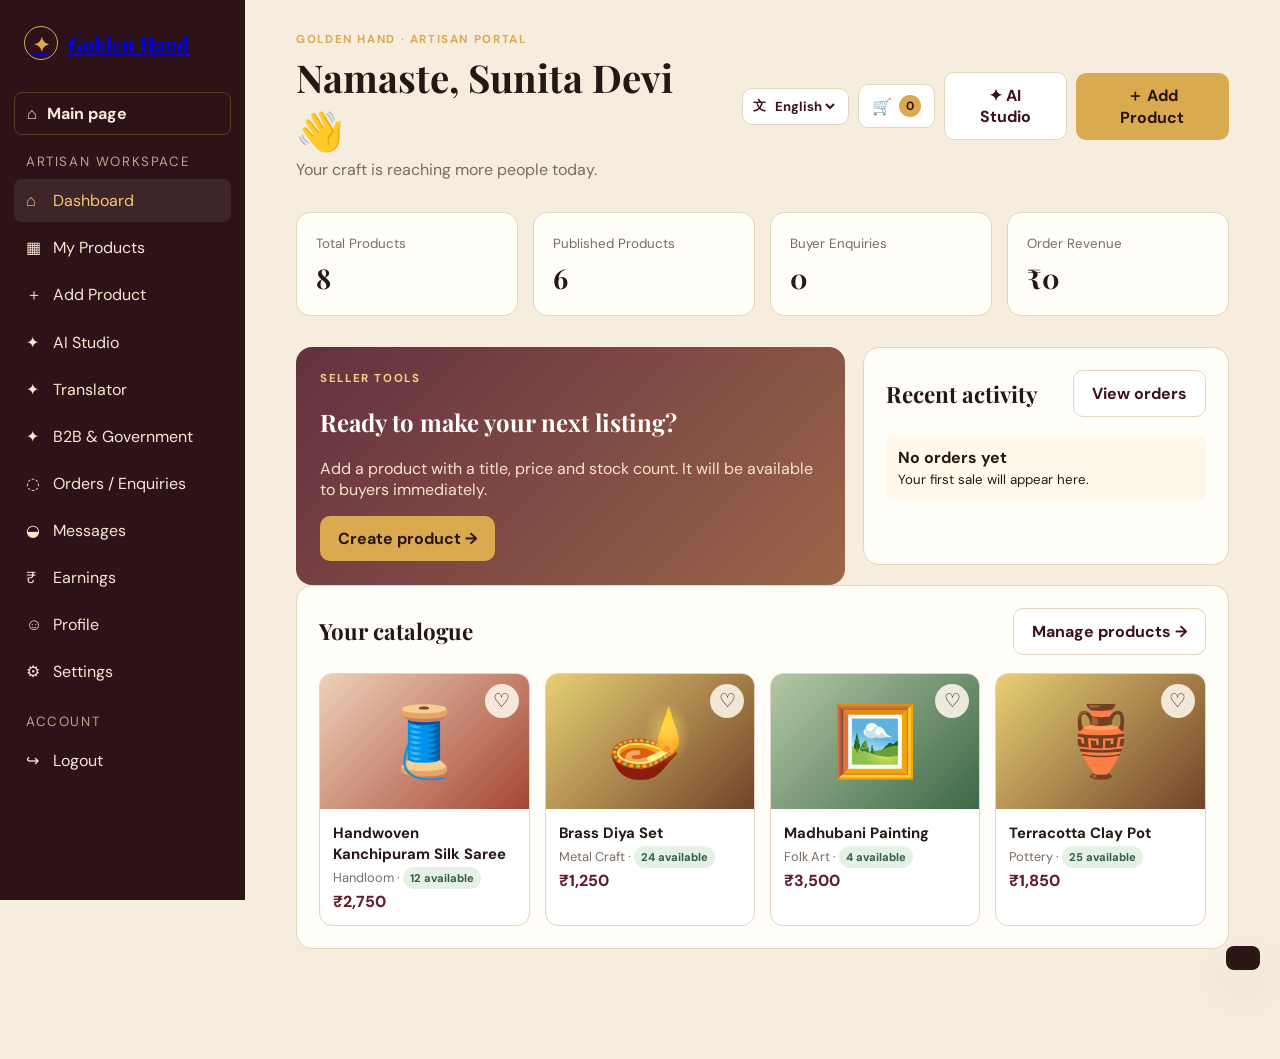
==== seller.html @ 44632ed4 "hackton" ====
<!doctype html>
<html lang="en">
<head>
  <meta charset="UTF-8" />
  <meta name="viewport" content="width=device-width, initial-scale=1.0" />
  <meta name="description" content="Golden Hand artisan workspace" />
  <meta name="theme-color" content="#3c101c" />
  <title>Seller Dashboard — Golden Hand</title>
  <link rel="preconnect" href="https://fonts.googleapis.com" />
  <link rel="preconnect" href="https://fonts.gstatic.com" crossorigin />
  <link href="https://fonts.googleapis.com/css2?family=DM+Sans:wght@400;500;600;700&family=Playfair+Display:wght@600;700;800&display=swap" rel="stylesheet" />
  <link rel="stylesheet" href="styles.css" />
</head>
<body data-role="seller">
  <div id="toast" role="status"></div>
  <main id="app"></main>
  <script src="app.js"></script>
</body>
</html>
---- styles.css ----
.upload-zone.dragover{border-color:var(--green);background:#e9f2e4;transform:scale(1.01)}
.language-picker{display:inline-flex;align-items:center;gap:5px;padding:8px 10px;border:1px solid var(--line);border-radius:10px;background:#fff;color:var(--wine);font-size:.82rem}.language-picker span{font-weight:800}.language-picker select{border:0;background:transparent;color:inherit;font-weight:700;max-width:105px}.language-picker select:focus{outline:0}@media(max-width:700px){.language-picker{padding:7px 8px}.language-picker select{max-width:82px;font-size:.72rem}.top-actions .ai-top-button{display:none}}
.auth:before{pointer-events:none}
:root{--ink:#251715;--maroon:#621c2d;--wine:#3c101c;--gold:#d9aa50;--cream:#fff9ed;--paper:#f6eddf;--clay:#bd6042;--green:#325d45;--purple:#5f477d;--line:#e3d5bf;--muted:#796c61;--shadow:0 18px 45px #35160f17}*{box-sizing:border-box}body{margin:0;background:var(--cream);color:var(--ink);font-family:'DM Sans',sans-serif}button,input,select,textarea{font:inherit}button{cursor:pointer;border:0}.eyebrow{font-size:.72rem;font-weight:700;letter-spacing:.14em;text-transform:uppercase;color:var(--gold)}.serif{font-family:'Playfair Display',serif}.logo{display:flex;align-items:center;gap:10px;font-family:'Playfair Display',serif;font-size:1.25rem;font-weight:800}.logo-mark{width:34px;height:34px;display:grid;place-items:center;border:1px solid var(--gold);border-radius:50%;color:var(--gold)}.btn{padding:12px 18px;border-radius:10px;font-weight:700;transition:.2s;display:inline-flex;align-items:center;justify-content:center;gap:8px}.btn:hover{transform:translateY(-2px)}.btn-gold{background:var(--gold);color:#28150e}.btn-dark{background:var(--wine);color:white}.btn-light{background:white;color:var(--wine);border:1px solid var(--line)}.btn-ghost{background:transparent;color:inherit;border:1px solid currentColor}.pattern{background-image:radial-gradient(circle at 50% 0,transparent 8px,#ffffff12 9px,transparent 10px);background-size:24px 24px}.public-nav{position:absolute;z-index:2;inset:0 0 auto;display:flex;justify-content:space-between;align-items:center;padding:24px 7%;color:white}.public-nav .logo{color:white}.nav-actions{display:flex;gap:9px;align-items:center}.hero{min-height:700px;position:relative;overflow:hidden;color:white;background:radial-gradient(circle at 72% 38%,#8a3d35 0,#541827 37%,#1f1014 76%)}.hero:after{content:'';position:absolute;inset:0;background:linear-gradient(90deg,#180b11aa 0%,transparent 65%),url("data:image/svg+xml,%3Csvg xmlns='http://www.w3.org/2000/svg' width='80' height='80'%3E%3Cpath d='M40 2L78 40 40 78 2 40Z' fill='none' stroke='%23d9aa5019'/%3E%3C/svg%3E");pointer-events:none}.hero-copy{position:relative;z-index:1;width:min(580px,90%);padding:190px 0 110px;margin-left:7%}.hero h1{font:800 clamp(3rem,7vw,6.2rem)/.98 'Playfair Display',serif;margin:14px 0}.hero p{color:#f4ded0;max-width:460px;font-size:1.12rem;line-height:1.6}.hero-buttons{display:flex;gap:12px;margin-top:28px;flex-wrap:wrap}.scene{position:absolute;z-index:1;right:4%;top:160px;width:min(49vw,620px);height:440px;perspective:900px}.platform{position:absolute;bottom:15px;left:25%;width:50%;height:80px;border-radius:50%;background:radial-gradient(ellipse,#e7bb6c,#754028 50%,#180e12 70%);transform:rotateX(68deg);box-shadow:0 22px 36px #090305}.craft{position:absolute;display:grid;place-items:center;filter:drop-shadow(0 18px 11px #210b0baa);animation:float 5s ease-in-out infinite}.craft span{display:grid;place-items:center;font-size:clamp(2.8rem,6vw,5.2rem);width:110px;height:110px;border-radius:38% 62% 45% 55%;background:#fff0d51c;border:1px solid #f9d78c44;backdrop-filter:blur(3px);transform:rotate(-10deg)}.c1{left:42%;top:92px;animation-delay:-2s}.c1 span{font-size:6.2rem;background:#c455361c}.c2{left:10%;top:183px;animation-delay:-3s}.c3{right:2%;top:200px;animation-delay:-1s}.c4{left:26%;top:10px}.c5{right:18%;top:38px;animation-delay:-4s}@keyframes float{50%{transform:translateY(-22px) rotate(5deg)}}.ticker{position:absolute;bottom:0;width:100%;z-index:2;padding:16px 7%;background:#12090bb5;color:#eacb86;word-spacing:16px}.section{padding:88px 7%;max-width:1500px;margin:auto}.section-head{max-width:610px;margin-bottom:38px}.section h2{font:700 clamp(2rem,4vw,3.4rem)/1.1 'Playfair Display',serif;margin:8px 0}.section-head p{color:var(--muted);line-height:1.6}.steps,.tool-grid,.craft-grid{display:grid;grid-template-columns:repeat(3,1fr);gap:18px}.card{background:#fffdf8;border:1px solid var(--line);border-radius:16px;padding:24px;box-shadow:var(--shadow)}.step-no{font:800 2.4rem 'Playfair Display',serif;color:var(--gold)}.card p{line-height:1.55;color:var(--muted)}.craft-grid{grid-template-columns:repeat(4,1fr)}.craft-card{min-height:190px;position:relative;overflow:hidden;padding:20px;background:linear-gradient(135deg,#6a2731,#c46f50);color:white;border-radius:16px}.craft-card:nth-child(2n){background:linear-gradient(135deg,#465d42,#9b8b45)}.craft-card:nth-child(3n){background:linear-gradient(135deg,#4f355c,#9b6570)}.craft-card b{font:700 1.2rem 'Playfair Display',serif}.craft-card span{position:absolute;right:15px;bottom:-14px;font-size:5.8rem;opacity:.75}.tool-grid{grid-template-columns:repeat(5,1fr)}.tool-grid .card{min-height:180px}.tool-icon{font-size:2rem}.cta{max-width:none;background:linear-gradient(125deg,#4b1622,#7d2931);color:white;text-align:center;border-radius:24px;margin:25px 7% 80px;padding:72px 22px;position:relative;overflow:hidden}.cta:before{content:'✦  ◆  ✦  ◆  ✦';letter-spacing:24px;color:#d9aa5036;font-size:5rem;position:absolute;inset:10px auto auto -15px;white-space:nowrap}.cta>*{position:relative}.cta h2{font:700 clamp(2rem,4vw,3.4rem) 'Playfair Display',serif;margin:0}.cta p{color:#efd9c2}.auth{min-height:100vh;display:grid;place-items:center;padding:25px;background:radial-gradient(circle at 70% 20%,#91443b,#3b101d 48%,#16090e)}.auth:before{content:'';position:fixed;inset:0;opacity:.27;background-image:linear-gradient(45deg,#d9aa50 1px,transparent 1px),linear-gradient(-45deg,#d9aa50 1px,transparent 1px);background-size:48px 48px}.auth-box{position:relative;width:min(100%,460px);padding:32px;border:1px solid #f0cb8055;border-radius:22px;background:#fffaf0ed;box-shadow:0 25px 65px #17050c80}.auth-box .logo{color:var(--wine);justify-content:center}.tagline{text-align:center;color:var(--muted);margin:4px 0 27px}.field{display:grid;gap:7px;margin:13px 0;font-size:.88rem;font-weight:600}.field input,.field select,.field textarea{width:100%;padding:13px;border:1px solid var(--line);border-radius:9px;background:#fffdf8;outline-color:var(--gold)}.auth-divider{display:flex;align-items:center;gap:10px;color:var(--muted);font-size:.8rem;margin:18px 0}.auth-divider:before,.auth-divider:after{content:'';height:1px;background:var(--line);flex:1}.forgot{font-size:.83rem;color:var(--maroon);float:right}.role-wrap{max-width:840px;text-align:center}.role-wrap h1{color:var(--wine)}.roles{display:grid;grid-template-columns:1fr 1fr;gap:20px;text-align:left;margin-top:27px}.role-card{padding:30px;border-radius:22px;border:1px solid var(--line);background:#fffaf0;box-shadow:var(--shadow)}.role-card.buyer{background:#faf5ff;border-color:#d9cbe9}.role-card .role-icon{font-size:3rem}.role-card h2{font-family:'Playfair Display',serif;margin:12px 0 5px}.role-card p{color:var(--muted);line-height:1.5;min-height:72px}.app-shell{min-height:100vh;display:flex;background:var(--paper)}.side{width:245px;background:#2d1218;color:#f9eadd;padding:26px 14px;position:fixed;height:100vh;z-index:5}.side .logo{padding:0 10px;margin-bottom:32px}.side small{display:block;color:#bba48e;margin:18px 12px 7px;text-transform:uppercase;letter-spacing:.12em}.side button{width:100%;text-align:left;color:#f6e6d2;background:transparent;padding:11px 12px;border-radius:8px;margin:2px 0}.side button:hover,.side button.active{background:#ffffff14;color:#f2c970}.side button span{display:inline-block;width:27px}.dashboard{margin-left:245px;width:calc(100% - 245px);padding:32px 4% 90px}.topbar{display:flex;justify-content:space-between;gap:15px;align-items:center;margin-bottom:32px}.topbar h1{font:700 clamp(1.8rem,3vw,2.6rem) 'Playfair Display',serif;margin:4px 0}.top-actions{display:flex;gap:9px;align-items:center}.language{border:1px solid var(--line);background:#fffaf0;border-radius:8px;padding:9px}.metrics{display:grid;grid-template-columns:repeat(4,1fr);gap:15px;margin-bottom:31px}.metric{padding:19px;border-radius:14px;background:#fffdf8;border:1px solid var(--line)}.metric b{font:700 1.7rem 'Playfair Display',serif;display:block;margin-top:7px}.metric small{color:var(--muted)}.panel{background:#fffdf8;border:1px solid var(--line);border-radius:16px;padding:22px;margin-bottom:20px}.panel-title{display:flex;justify-content:space-between;align-items:center;gap:12px;margin-bottom:18px}.panel-title h2{font:700 1.4rem 'Playfair Display',serif;margin:0}.product-grid{display:grid;grid-template-columns:repeat(4,1fr);gap:15px}.product{background:#fff;border:1px solid var(--line);border-radius:13px;overflow:hidden;transition:.2s}.product:hover{transform:translateY(-4px);box-shadow:var(--shadow)}.product-image{height:135px;display:grid;place-items:center;font-size:4.3rem;background:linear-gradient(135deg,#efd0b7,#a44735)}.product:nth-child(2n) .product-image{background:linear-gradient(135deg,#e7cf74,#724329)}.product:nth-child(3n) .product-image{background:linear-gradient(135deg,#b4c8a5,#3d6847)}.product-info{padding:13px}.product-info b{font-size:.93rem}.product-info p{font-size:.8rem;color:var(--muted);margin:5px 0}.price{color:var(--maroon);font-weight:800}.badge{font-size:.7rem;font-weight:700;padding:4px 7px;border-radius:20px;background:#e5f1e5;color:var(--green)}.badge.draft{background:#fff0cd;color:#885b10}.quick{display:grid;grid-template-columns:1.2fr .8fr;gap:18px}.ai-card{color:white;background:linear-gradient(135deg,#633040,#9c6548);border-radius:16px;padding:24px}.ai-card p{color:#f9e3cd}.activity{display:grid;gap:12px}.activity div{padding:12px;background:#fff8eb;border-radius:9px}.searchbar{display:flex;gap:8px;margin-bottom:18px}.searchbar input{flex:1;padding:13px;border:1px solid var(--line);border-radius:9px}.filters{display:flex;gap:8px;flex-wrap:wrap;margin-bottom:20px}.filter{padding:8px 11px;background:#fffaf0;border:1px solid var(--line);border-radius:50px;color:var(--muted);font-size:.84rem}.workflow{max-width:900px;margin:auto}.progress{display:flex;justify-content:space-between;margin:0 0 25px}.progress div{font-size:.8rem;color:var(--muted);text-align:center}.progress div:before{content:attr(data-step);display:grid;place-items:center;width:28px;height:28px;border-radius:50%;background:var(--line);margin:auto auto 5px}.progress .on:before{background:var(--gold);color:#321b0f}.upload-zone{border:2px dashed #d7bd92;border-radius:14px;padding:45px 20px;text-align:center;background:#fffaf0}.upload-zone input{display:none}.preview{display:grid;grid-template-columns:1fr 1fr;gap:15px}.image-preview{min-height:220px;border-radius:13px;display:grid;place-items:center;background:linear-gradient(135deg,#dfb59c,#894232);font-size:6rem;overflow:hidden}.image-preview img{width:100%;height:100%;object-fit:cover}.ai-options{display:flex;flex-wrap:wrap;gap:8px;margin:17px 0}.ai-options button{padding:8px 10px;border-radius:20px;border:1px solid var(--line);background:white;font-size:.82rem}.ai-options button.selected{background:#f6dfb4;border-color:var(--gold)}.mic{margin:17px auto;width:86px;height:86px;border-radius:50%;background:var(--maroon);color:white;font-size:2rem;box-shadow:0 0 0 10px #621c2d1c}.mic.listening{animation:pulse 1s infinite;background:var(--clay)}@keyframes pulse{50%{box-shadow:0 0 0 22px #bd60421c}}.wave{height:36px;display:flex;justify-content:center;align-items:center;gap:3px}.wave i{width:4px;height:12px;background:var(--gold);border-radius:3px;animation:wave .7s infinite alternate}.wave i:nth-child(2n){animation-delay:.2s;height:26px}.wave i:nth-child(3n){animation-delay:.4s;height:18px}@keyframes wave{to{transform:scaleY(.25)}}.form-grid{display:grid;grid-template-columns:1fr 1fr;gap:14px}.wide{grid-column:1/-1}.price-box{background:#fff3dc;padding:17px;border-radius:12px;border-left:4px solid var(--gold)}.price-box b{font:700 2rem 'Playfair Display',serif;color:var(--maroon)}.template-grid{display:grid;grid-template-columns:repeat(5,1fr);gap:10px}.template{padding:18px 10px;text-align:center;border:2px solid transparent;border-radius:12px;background:#eee0ce;cursor:pointer}.template:nth-child(2){background:#d7976d}.template:nth-child(3){background:#caad71}.template:nth-child(4){background:#6d2733;color:white}.template:nth-child(5){background:#b0b77c}.template.selected{border-color:var(--wine);transform:translateY(-3px)}.table{width:100%;border-collapse:collapse}.table th,.table td{padding:13px 9px;border-bottom:1px solid var(--line);text-align:left;font-size:.88rem}.table th{color:var(--muted);font-size:.74rem;text-transform:uppercase}.translator{max-width:840px;margin:auto}.translate-grid{display:grid;grid-template-columns:1fr 42px 1fr;gap:12px;align-items:center}.translate-box{border:1px solid var(--line);border-radius:13px;overflow:hidden}.translate-box header{padding:10px 13px;background:#f8efdf;font-size:.8rem;font-weight:700}.translate-box textarea{border:0;min-height:170px;resize:vertical;border-radius:0}.center{text-align:center}.empty{padding:45px;text-align:center;color:var(--muted)}.bottom-nav{display:none}#toast{position:fixed;z-index:20;right:20px;bottom:20px;padding:12px 17px;background:#2c1715;color:white;border-radius:8px;transform:translateY(90px);transition:.3s;box-shadow:var(--shadow)}#toast.show{transform:none}
@media(max-width:1000px){.tool-grid{grid-template-columns:repeat(3,1fr)}.product-grid{grid-template-columns:repeat(3,1fr)}.metrics{grid-template-columns:repeat(2,1fr)}.template-grid{grid-template-columns:repeat(3,1fr)}.scene{opacity:.72;right:-6%;transform:scale(.8)}.hero-copy{padding-top:185px}.quick{grid-template-columns:1fr}}
@media(max-width:700px){.public-nav{padding:16px 5%}.public-nav .nav-actions .btn-ghost{display:none}.hero{min-height:730px}.hero-copy{padding:135px 5% 230px;margin:0;width:100%}.scene{top:auto;bottom:8px;right:3%;width:94%;height:300px;transform:scale(.76);transform-origin:bottom right}.ticker{font-size:.78rem}.section{padding:62px 5%}.steps,.craft-grid,.tool-grid{grid-template-columns:repeat(2,1fr)}.tool-grid .card{min-height:150px;padding:16px}.cta{margin:10px 5% 65px;padding:52px 17px}.roles{grid-template-columns:1fr}.role-card p{min-height:0}.auth{padding:16px}.auth-box{padding:24px}.side{display:none}.dashboard{margin:0;width:100%;padding:24px 5% 85px}.topbar{align-items:flex-start}.top-actions .btn{display:none}.metrics{gap:10px}.metric{padding:14px}.product-grid{grid-template-columns:repeat(2,1fr);gap:10px}.product-image{height:110px}.panel{padding:16px}.bottom-nav{position:fixed;z-index:10;bottom:0;left:0;right:0;height:64px;display:flex;align-items:center;justify-content:space-around;background:#2d1218;color:#fff8ec;padding:0 5px}.bottom-nav button{color:#f4e5d4;background:none;font-size:.67rem;display:grid;place-items:center;gap:2px}.bottom-nav button span{font-size:1.25rem}.bottom-nav .plus{background:var(--gold);color:#2d1218;border-radius:50%;width:48px;height:48px;margin-top:-25px;font-size:1.3rem}.preview,.form-grid,.translate-grid{grid-template-columns:1fr}.translate-grid>span{transform:rotate(90deg);justify-self:center}.table{min-width:650px}.table-wrap{overflow:auto}.language{font-size:.75rem}.topbar h1{font-size:1.7rem}.craft-card{min-height:145px}.craft-card span{font-size:4rem}.template-grid{grid-template-columns:repeat(2,1fr)}}
.home-link{display:flex;align-items:center;gap:10px;padding:10px 12px;margin:14px 0;color:#f9eadd;text-decoration:none;border:1px solid #d9aa5044;border-radius:8px;font-weight:700}.home-link:hover{background:#ffffff12}
.public-nav a.logo{text-decoration:none;color:inherit}.cart-button{display:inline-flex;align-items:center;gap:7px;padding:10px 13px;border:1px solid var(--line);border-radius:10px;background:white;color:var(--wine);font-weight:700}.cart-button span,.side em{display:inline-grid;place-items:center;min-width:22px;height:22px;border-radius:50%;background:var(--gold);color:var(--wine);font-size:.75rem;font-style:normal}.product{position:relative}.product-heart{position:absolute;right:10px;top:10px;z-index:1;width:34px;height:34px;border-radius:50%;background:#fff9eddd;color:var(--wine);font-size:1.2rem}.searchbar select{min-width:170px;padding:12px;border:1px solid var(--line);border-radius:10px;background:#fff}.cart-layout{display:grid;grid-template-columns:minmax(0,1.5fr) minmax(280px,.8fr);gap:20px}.cart-line{display:flex;align-items:center;gap:16px;padding:18px 0;border-bottom:1px solid var(--line)}.cart-line:last-child{border-bottom:0}.cart-icon{display:grid;place-items:center;width:76px;height:76px;border-radius:12px;background:var(--paper);font-size:2.6rem}.cart-copy{display:grid;gap:5px;flex:1}.cart-copy small{color:var(--muted)}.quantity{display:flex;align-items:center;gap:10px;margin-top:7px}.quantity button{width:30px;height:30px;border-radius:7px;background:var(--paper);color:var(--wine)}.quantity .remove-button{width:auto;padding:0 8px;background:transparent;color:var(--clay);font-size:.82rem}.order-summary{height:max-content;display:grid;gap:14px}.order-summary>div{display:flex;justify-content:space-between}.summary-total{font-size:1.25rem}.order-summary small{color:var(--muted);line-height:1.5}.checkout-form{max-width:860px}.checkout-form>button{margin-top:20px}.checkout-card{max-width:620px;text-align:center;margin:auto}.success-mark{display:grid;place-items:center;width:64px;height:64px;margin:0 auto 16px;border-radius:50%;background:#d8ebd9;color:var(--green);font-size:2rem;font-weight:800}.text-button{margin-top:20px;padding:0;background:none;color:var(--wine);font-weight:700}.side button{position:relative}.side em{position:absolute;right:14px}.craft-card{border:0;font:inherit;color:inherit;cursor:pointer}.craft-card b{display:block}@media(max-width:700px){.cart-layout{grid-template-columns:1fr}.cart-line{align-items:flex-start}.cart-line>strong{font-size:.9rem}.searchbar select{width:100%}.cart-button{padding:8px 10px}}
.ai-workspace{display:grid;gap:20px}.ai-workspace .panel{margin:0}.muted{color:var(--muted);margin:.35rem 0 0}.feature-status{padding:7px 10px;border-radius:999px;background:#edf4e9;color:var(--green);font-size:.72rem;font-weight:700;white-space:nowrap}.upload-zone{display:grid;place-items:center;gap:7px;min-height:160px;margin:12px 0;padding:20px;border:2px dashed var(--gold);border-radius:14px;background:#fffaf0;text-align:center;color:var(--wine);cursor:pointer}.upload-zone input{display:none}.upload-icon{font-size:2.5rem}.upload-zone small,.voice-row small{color:var(--muted)}.ai-preview{display:grid;place-items:center;min-height:180px;margin:12px 0;border-radius:12px;background:var(--paper);color:var(--muted);overflow:hidden}.ai-preview img{display:block;width:100%;height:250px;object-fit:contain;transition:.3s}.ai-preview img.enhanced{filter:saturate(1.25) contrast(1.08) brightness(1.08);background:#fff}.ai-options{display:flex;flex-wrap:wrap;gap:8px;margin:14px 0}.ai-option{padding:9px 11px;border:1px solid var(--line);border-radius:8px;background:#fff;color:var(--wine);font-size:.82rem}.ai-option.selected{border-color:var(--green);background:#edf4e9;color:var(--green)}.voice-row{display:flex;align-items:center;gap:15px;margin:12px 0 18px}.voice-row div{display:grid;gap:4px}.catalog-output{display:grid;grid-template-columns:1fr 1fr;gap:14px;margin:16px 0}.price-box{display:grid;gap:5px;margin:18px 0;padding:18px;border-radius:10px;background:#fff5e7}.price-box b{font-family:'Playfair Display',serif;font-size:2rem;color:var(--wine)}.price-box p{margin:0;color:var(--muted)}.translator-panel{max-width:1000px}.translate-box{border:1px solid var(--line);border-radius:10px;overflow:hidden;background:#fff}.translate-box header{padding:11px 13px;background:var(--paper);font-size:.72rem;font-weight:800;letter-spacing:.08em;color:var(--muted)}.translate-box select{float:right;border:0;background:transparent;color:var(--wine);font-weight:700}.translate-box textarea{display:block;width:100%;border:0;resize:vertical;padding:14px;min-height:170px}.translator-actions{display:flex;gap:10px;margin-top:15px}.market-grid{display:grid;grid-template-columns:1fr 1fr;gap:20px}.market-card{padding:26px;border-radius:12px;background:var(--wine);color:white}.market-card:nth-child(2){background:var(--green)}.market-card p{color:#fff9edcc;line-height:1.6}.market-icon{font-size:2.3rem}.market-result{grid-column:1 / -1}.check-row{display:flex;align-items:center;gap:10px;padding:12px 0;border-bottom:1px solid var(--line)}.check-row input{width:18px;height:18px;accent-color:var(--green)}.market-result>.muted{display:block;margin-top:15px}@media(max-width:700px){.catalog-output,.market-grid{grid-template-columns:1fr}.market-result{grid-column:auto}.feature-status{font-size:.65rem}.topbar .top-actions{gap:5px}.ai-options{gap:5px}.translator-actions{flex-wrap:wrap}}
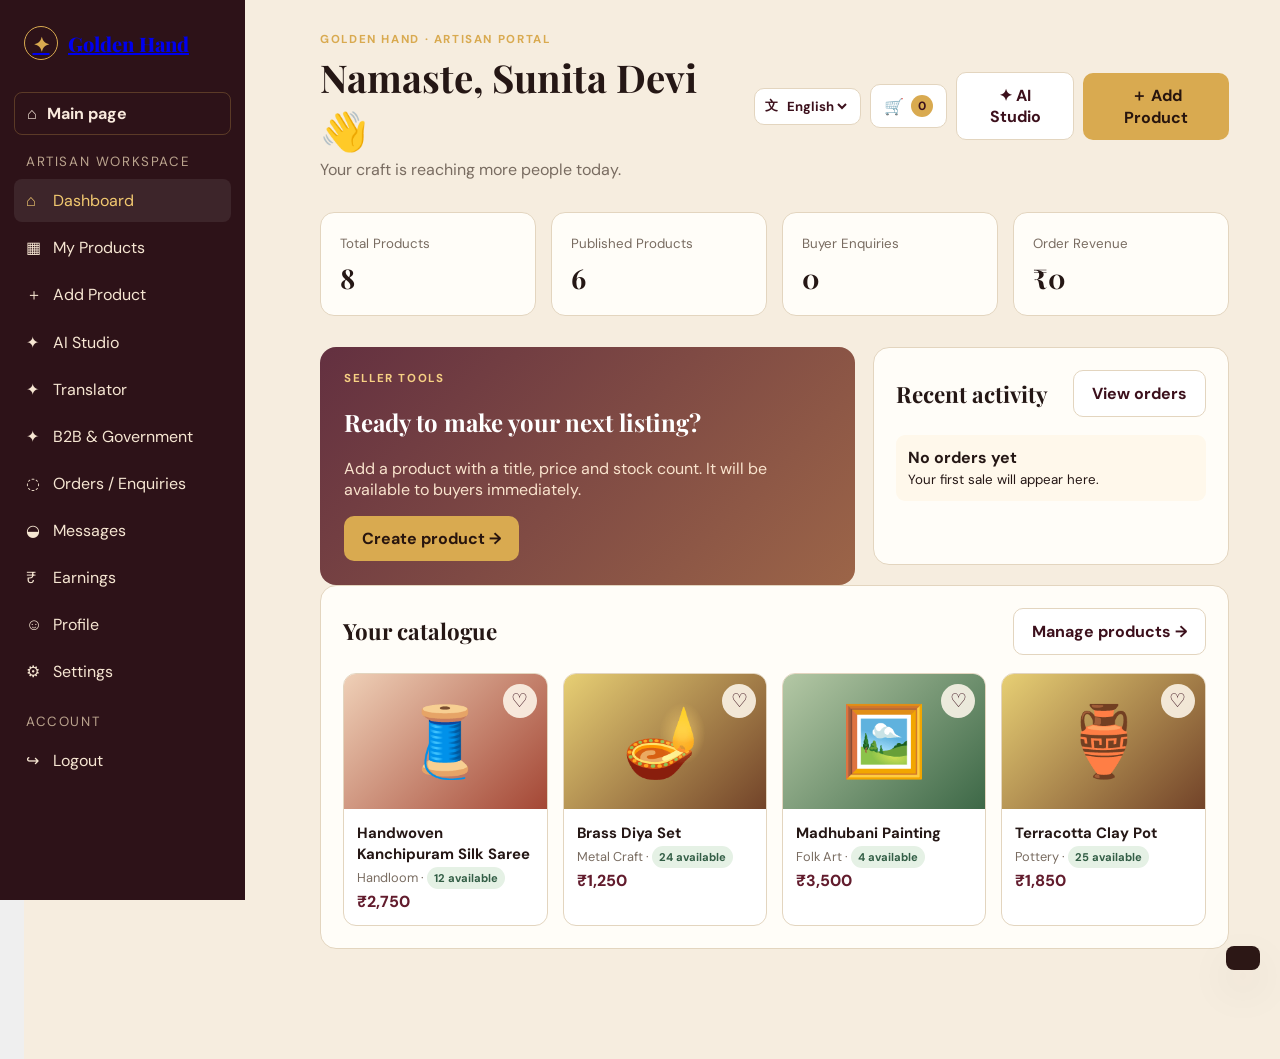
==== commit f8e4d241: "Update seller.html" ====
--- a/seller.html
+++ b/seller.html
@@ -16,4 +16,4 @@
   <main id="app"></main>
   <script src="app.js"></script>
 </body>
-</html>+</html>
